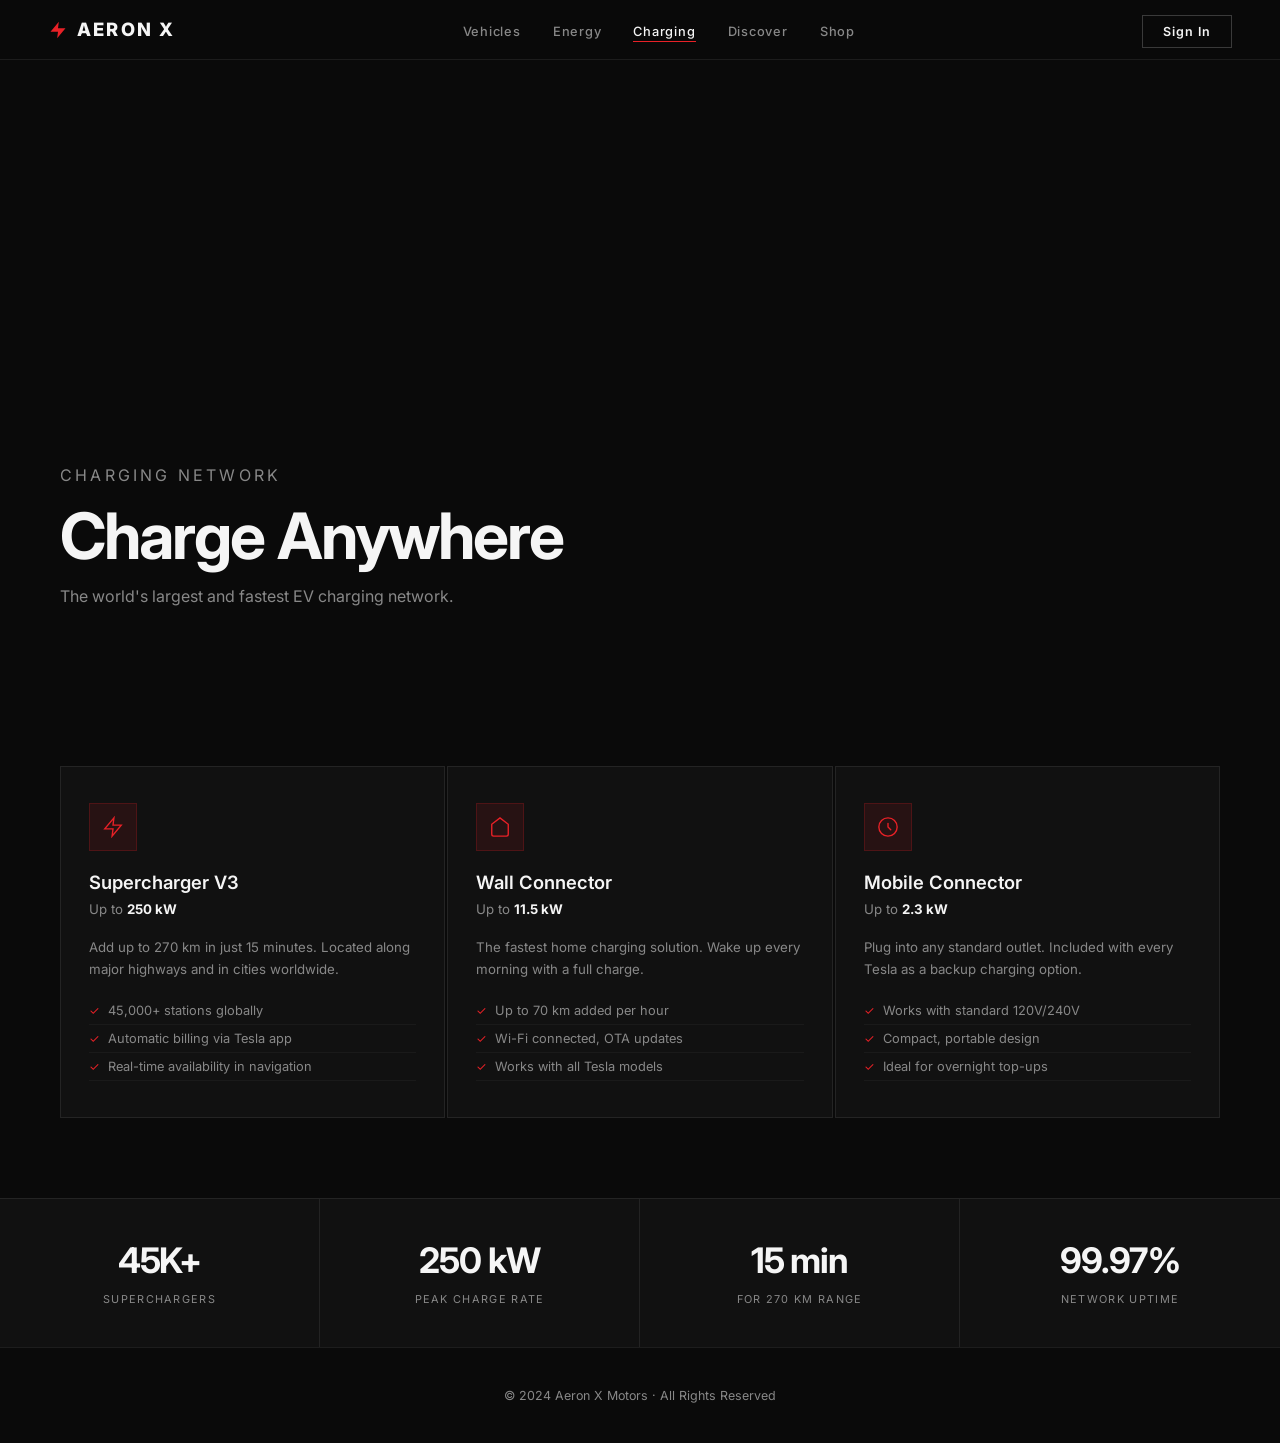
==== charging.html @ 8dbabaed "Aeron X — Electric Vehicle 3D Configurator" ====
<!DOCTYPE html>
<html lang="en">
<head>
  <meta charset="UTF-8"/>
  <meta name="viewport" content="width=device-width, initial-scale=1.0"/>
  <title>Aeron X Charging</title>
  <link href="https://fonts.googleapis.com/css2?family=Inter:wght@300;400;500;600;700&display=swap" rel="stylesheet"/>
  <link rel="stylesheet" href="main.css"/>
  <link rel="stylesheet" href="pages.css"/>
</head>
<body>
  <nav class="nav">
    <a href="index.html" class="nav-brand"><span class="brand-logo"><svg viewBox="0 0 24 24" fill="currentColor" height="20" width="20"><path d="M13 2L3 14h9l-1 8 10-12h-9l1-8z"/></svg>Aeron X</span></a>
    <ul class="nav-links">
      <li><a href="index.html">Vehicles</a></li>
      <li><a href="energy.html">Energy</a></li>
      <li><a href="charging.html" class="active">Charging</a></li>
      <li><a href="discover.html">Discover</a></li>
      <li><a href="shop.html">Shop</a></li>
    </ul>
    <div class="nav-actions"><a href="signin.html" class="nav-btn">Sign In</a></div>
  </nav>

  <section class="page-hero" style="background-image:url('https://images.unsplash.com/photo-1593941707882-a5bba14938c7?w=1800&q=85')">
    <div class="page-hero-overlay"></div>
    <div class="page-hero-content">
      <p class="page-eyebrow">Charging Network</p>
      <h1>Charge Anywhere</h1>
      <p>The world's largest and fastest EV charging network.</p>
    </div>
  </section>

  <section class="page-section">
    <div class="charging-types">
      <div class="charge-card">
        <div class="charge-icon">
          <svg viewBox="0 0 24 24" fill="none" stroke="currentColor" stroke-width="1.5" stroke-linecap="round"><path d="M13 2L3 14h9l-1 8 10-12h-9l1-8z"/></svg>
        </div>
        <h3>Supercharger V3</h3>
        <p class="charge-speed">Up to <strong>250 kW</strong></p>
        <p>Add up to 270 km in just 15 minutes. Located along major highways and in cities worldwide.</p>
        <ul class="charge-list">
          <li>45,000+ stations globally</li>
          <li>Automatic billing via Tesla app</li>
          <li>Real-time availability in navigation</li>
        </ul>
      </div>
      <div class="charge-card">
        <div class="charge-icon">
          <svg viewBox="0 0 24 24" fill="none" stroke="currentColor" stroke-width="1.5" stroke-linecap="round"><path d="M3 9l9-7 9 7v11a2 2 0 0 1-2 2H5a2 2 0 0 1-2-2z"/></svg>
        </div>
        <h3>Wall Connector</h3>
        <p class="charge-speed">Up to <strong>11.5 kW</strong></p>
        <p>The fastest home charging solution. Wake up every morning with a full charge.</p>
        <ul class="charge-list">
          <li>Up to 70 km added per hour</li>
          <li>Wi-Fi connected, OTA updates</li>
          <li>Works with all Tesla models</li>
        </ul>
      </div>
      <div class="charge-card">
        <div class="charge-icon">
          <svg viewBox="0 0 24 24" fill="none" stroke="currentColor" stroke-width="1.5" stroke-linecap="round"><circle cx="12" cy="12" r="10"/><path d="M12 8v4l3 3"/></svg>
        </div>
        <h3>Mobile Connector</h3>
        <p class="charge-speed">Up to <strong>2.3 kW</strong></p>
        <p>Plug into any standard outlet. Included with every Tesla as a backup charging option.</p>
        <ul class="charge-list">
          <li>Works with standard 120V/240V</li>
          <li>Compact, portable design</li>
          <li>Ideal for overnight top-ups</li>
        </ul>
      </div>
    </div>
  </section>

  <section class="page-stats">
    <div class="stat-item"><span class="stat-val">45K+</span><span class="stat-key">Superchargers</span></div>
    <div class="stat-item"><span class="stat-val">250 kW</span><span class="stat-key">Peak Charge Rate</span></div>
    <div class="stat-item"><span class="stat-val">15 min</span><span class="stat-key">For 270 km Range</span></div>
    <div class="stat-item"><span class="stat-val">99.97%</span><span class="stat-key">Network Uptime</span></div>
  </section>

  <footer class="footer"><p>© 2024 Aeron X Motors · All Rights Reserved</p></footer>
</body>
</html>
---- main.css ----
*, *::before, *::after { box-sizing: border-box; margin: 0; padding: 0; }

:root {
  --bg:      #0a0a0a;
  --bg2:     #111;
  --bg3:     #1a1a1a;
  --text:    #f5f5f5;
  --muted:   #888;
  --border:  rgba(255,255,255,0.08);
  --accent:  #e82127;   /* Tesla red */
  --accent2: #3e9bff;   /* electric blue highlight */
  --radius:  4px;
}

html { scroll-behavior: smooth; }
body { font-family: 'Inter', sans-serif; background: var(--bg); color: var(--text); overflow-x: hidden; }

/* ── NAV ── */
.nav {
  position: fixed; top: 0; width: 100%; z-index: 100;
  display: flex; align-items: center; justify-content: space-between;
  padding: 0 48px; height: 60px;
  background: rgba(10,10,10,0.88); backdrop-filter: blur(20px);
  border-bottom: 1px solid var(--border);
}
.nav-brand { color: var(--text); text-decoration: none; display: flex; align-items: center; }
.brand-logo {
  display: flex; align-items: center; gap: 9px;
  font-size: 1.15rem; font-weight: 800; letter-spacing: .12em;
  text-transform: uppercase; color: var(--text); line-height: 1;
}
.brand-logo svg { color: var(--accent); flex-shrink: 0; }
.nav-links { list-style: none; display: flex; gap: 32px; }
.nav-links a {
  color: var(--muted); text-decoration: none; font-size: .8rem;
  font-weight: 500; letter-spacing: .06em; transition: color .2s;
  position: relative; padding-bottom: 3px;
}
.nav-links a::after {
  content: ''; position: absolute; bottom: 0; left: 0;
  width: 0; height: 1px; background: var(--accent); transition: width .25s;
}
.nav-links a:hover { color: var(--text); }
.nav-links a:hover::after, .nav-links a.active::after { width: 100%; }
.nav-links a.active { color: var(--text); }
.nav-btn {
  color: var(--text); text-decoration: none; font-size: .78rem;
  font-weight: 600; padding: 8px 20px; border: 1px solid rgba(255,255,255,0.2);
  letter-spacing: .08em; transition: all .2s;
}
.nav-btn:hover { border-color: var(--text); background: rgba(255,255,255,0.05); }

/* ── HERO ── */
.hero { position: relative; height: 100vh; display: flex; align-items: flex-end; justify-content: center; padding-bottom: 80px; overflow: hidden; }
.hero-bg { position: absolute; inset: 0; }
.hero-bg img { width: 100%; height: 100%; object-fit: cover; }
.hero-overlay { position: absolute; inset: 0; background: linear-gradient(to top, rgba(10,10,10,0.9) 0%, rgba(10,10,10,0.2) 60%, transparent 100%); }
.hero-content { position: relative; text-align: center; }
.hero-content h1 { font-size: clamp(2.8rem, 6vw, 5rem); font-weight: 700; letter-spacing: -.03em; margin-bottom: 12px; }
.hero-content p { color: var(--muted); font-size: 1.1rem; margin-bottom: 32px; }
.btn-primary {
  display: inline-block; padding: 14px 40px; background: var(--text); color: #000;
  text-decoration: none; font-size: .85rem; font-weight: 600; letter-spacing: .06em;
  transition: background .2s, transform .2s;
}
.btn-primary:hover { background: #ddd; transform: translateY(-2px); }

/* ── VEHICLES SECTION ── */
.vehicles-section { padding: 90px 48px; }
.section-title {
  font-size: 2rem; font-weight: 700; margin-bottom: 12px; letter-spacing: -.02em;
}
.section-title::after {
  content: ''; display: block; width: 44px; height: 2px;
  background: var(--accent); margin-top: 12px; margin-bottom: 44px;
}
.vehicles-grid { display: grid; grid-template-columns: repeat(auto-fill, minmax(320px, 1fr)); gap: 2px; }

/* Vehicle card */
.vehicle-card {
  position: relative; overflow: hidden; background: var(--bg2);
  border: 1px solid var(--border); cursor: pointer;
  transition: border-color .3s;
}
.vehicle-card:hover { border-color: rgba(255,255,255,0.2); }
/* Single card image */
.vehicle-card img { width: 100%; aspect-ratio: 16/9; object-fit: cover; display: block; transition: transform .5s; }
.vehicle-card:hover img { transform: scale(1.04); }
.card-body { padding: 20px 24px 24px; }
.card-badge { font-size: .65rem; letter-spacing: .15em; text-transform: uppercase; color: var(--accent); margin-bottom: 8px; }
.card-name { font-size: 1.4rem; font-weight: 600; letter-spacing: -.02em; margin-bottom: 6px; }
.card-sub { font-size: .82rem; color: var(--muted); margin-bottom: 8px; }
.card-desc { font-size: .78rem; color: var(--muted); line-height: 1.6; margin-bottom: 14px; }
.card-price { font-size: .85rem; font-weight: 600; color: var(--text); margin-bottom: 14px; }
.card-specs { display: flex; gap: 16px; margin-bottom: 14px; flex-wrap: wrap; }
.card-spec { display: flex; flex-direction: column; }
.card-spec-val { font-size: 1.1rem; font-weight: 600; }
.card-spec-key { font-size: .68rem; color: var(--muted); letter-spacing: .08em; text-transform: uppercase; margin-top: 2px; }
.card-actions { display: flex; gap: 10px; }
.btn-view3d {
  flex: 1; padding: 11px 0; background: var(--text); color: #000; border: none;
  font-size: .8rem; font-weight: 600; letter-spacing: .06em; cursor: pointer;
  transition: background .2s; text-align: center; text-decoration: none; display: block;
}
.btn-view3d:hover { background: #ddd; }
.btn-learn {
  padding: 11px 20px; background: transparent; color: var(--text);
  border: 1px solid var(--border); font-size: .8rem; font-weight: 500;
  cursor: pointer; transition: border-color .2s; text-decoration: none; display: block;
}
.btn-learn:hover { border-color: rgba(255,255,255,0.3); }

/* ── FOOTER ── */
.footer { padding: 40px; border-top: 1px solid var(--border); text-align: center; color: var(--muted); font-size: .78rem; }

/* ══════════════════════════════════════════════════════════
   VIEWER PAGE
══════════════════════════════════════════════════════════ */
.viewer-page { overflow: hidden; height: 100vh; display: flex; flex-direction: column; }

.viewer-header {
  display: flex; align-items: center; gap: 16px;
  padding: 0 24px; height: 52px; flex-shrink: 0;
  background: rgba(10,10,10,0.95); border-bottom: 1px solid var(--border);
  z-index: 50;
}
.back-btn { color: var(--muted); display: flex; align-items: center; transition: color .2s; }
.back-btn:hover { color: var(--text); }
.back-btn svg { width: 20px; height: 20px; }
.viewer-brand { color: var(--text); display: flex; align-items: center; }
.viewer-model-name { font-size: .85rem; font-weight: 500; color: var(--muted); margin-left: 4px; }
.fullscreen-btn { margin-left: auto; background: none; border: none; color: var(--muted); cursor: pointer; display: flex; align-items: center; padding: 6px; transition: color .2s; }
.fullscreen-btn:hover { color: var(--text); }
.fullscreen-btn svg { width: 18px; height: 18px; }

/* Split layout */
.viewer-layout { display: flex; flex: 1; overflow: hidden; }

/* Canvas side */
.canvas-side {
  flex: 1; position: relative; background: #050505;
  background: radial-gradient(ellipse at 50% 60%, #0d1a2e 0%, #050505 70%);
}
#c3d { width: 100%; height: 100%; display: block; cursor: grab; outline: none; }
#c3d:active { cursor: grabbing; }

/* Loader */
.loader {
  position: absolute; inset: 0; display: flex; flex-direction: column;
  align-items: center; justify-content: center; gap: 16px;
  background: #050505; z-index: 10; transition: opacity .5s;
}
.loader.hidden { opacity: 0; pointer-events: none; }
.loader-ring {
  width: 44px; height: 44px; border-radius: 50%;
  border: 2px solid var(--border); border-top-color: var(--text);
  animation: spin .8s linear infinite;
}
@keyframes spin { to { transform: rotate(360deg); } }
.loader p { font-size: .82rem; color: var(--muted); letter-spacing: .08em; }

/* Camera presets */
.camera-presets {
  position: absolute; bottom: 24px; left: 50%; transform: translateX(-50%);
  display: flex; gap: 6px;
  background: rgba(10,10,10,0.8); backdrop-filter: blur(12px);
  border: 1px solid var(--border); padding: 6px;
}
.preset-btn {
  display: flex; flex-direction: column; align-items: center; gap: 4px;
  padding: 8px 14px; background: none; border: none; color: var(--muted);
  cursor: pointer; font-size: .62rem; letter-spacing: .08em; text-transform: uppercase;
  font-family: 'Inter', sans-serif; transition: color .2s, background .2s;
}
.preset-btn svg { width: 16px; height: 16px; }
.preset-btn:hover, .preset-btn.active { color: var(--text); background: rgba(255,255,255,0.06); }
.preset-btn.active { color: var(--text); }

.canvas-hint {
  position: absolute; bottom: 24px; right: 20px;
  font-size: .62rem; color: rgba(255,255,255,0.25); letter-spacing: .05em;
}

/* Info panel */
.info-panel {
  width: 380px; flex-shrink: 0;
  background: var(--bg); border-left: 1px solid var(--border);
  overflow: hidden; display: flex; flex-direction: column;
}
.panel-scroll { flex: 1; overflow-y: auto; padding: 32px 28px 40px; }
.panel-scroll::-webkit-scrollbar { width: 4px; }
.panel-scroll::-webkit-scrollbar-track { background: transparent; }
.panel-scroll::-webkit-scrollbar-thumb { background: var(--border); border-radius: 2px; }

.panel-eyebrow { font-size: .68rem; letter-spacing: .18em; text-transform: uppercase; color: var(--accent); margin-bottom: 8px; }
.panel-title { font-size: 2.4rem; font-weight: 700; letter-spacing: -.03em; line-height: 1; margin-bottom: 8px; }
.panel-tagline { font-size: .88rem; color: var(--muted); margin-bottom: 6px; line-height: 1.6; }
.panel-price { font-size: .82rem; font-weight: 600; color: var(--accent); margin-bottom: 22px; letter-spacing: .04em; }

/* Specs row */
.specs-row { display: grid; grid-template-columns: 1fr 1fr; gap: 1px; margin-bottom: 28px; background: var(--border); }
.spec-item { background: var(--bg); padding: 16px 14px; }
.spec-val { display: block; font-size: 1.5rem; font-weight: 700; letter-spacing: -.02em; line-height: 1; }
.spec-val small { font-size: .75rem; font-weight: 400; color: var(--muted); margin-left: 2px; }
.spec-key { display: block; font-size: .65rem; color: var(--muted); letter-spacing: .1em; text-transform: uppercase; margin-top: 4px; }

/* Config section */
.config-section { margin-bottom: 28px; }
.config-title { font-size: .72rem; letter-spacing: .14em; text-transform: uppercase; color: var(--muted); margin-bottom: 14px; font-weight: 500; }
.color-grid { display: flex; gap: 10px; margin-bottom: 10px; }
.color-swatch {
  width: 30px; height: 30px; border-radius: 50%; border: 2px solid transparent;
  cursor: pointer; transition: transform .2s, border-color .2s, box-shadow .2s;
}
.color-swatch:hover { transform: scale(1.15); }
.color-swatch.active { border-color: var(--text); box-shadow: 0 0 0 3px rgba(255,255,255,0.15); }
.color-name { font-size: .78rem; color: var(--text); font-weight: 500; }

/* Features accordion */
.features-list { margin-bottom: 32px; border-top: 1px solid var(--border); }
.feat-group { border-bottom: 1px solid var(--border); }
.feat-group[open] .chevron { transform: rotate(180deg); }
.feat-summary {
  display: flex; align-items: center; gap: 10px;
  padding: 14px 0; cursor: pointer; list-style: none;
  font-size: .85rem; font-weight: 500; user-select: none;
}
.feat-summary::-webkit-details-marker { display: none; }
.feat-summary svg:first-child { width: 16px; height: 16px; color: var(--muted); flex-shrink: 0; }
.chevron { width: 16px; height: 16px; margin-left: auto; color: var(--muted); transition: transform .25s; flex-shrink: 0; }
.feat-items { list-style: none; padding: 0 0 16px 26px; }
.feat-items li { font-size: .82rem; color: var(--muted); padding: 5px 0; border-bottom: 1px solid rgba(255,255,255,0.04); line-height: 1.5; }
.feat-items li:last-child { border-bottom: none; }
.feat-items li::before { content: '—'; margin-right: 8px; color: var(--accent); font-size: .7rem; }

/* Order button */
.order-btn {
  display: block; width: 100%; padding: 14px; text-align: center;
  background: var(--text); color: #000; text-decoration: none;
  font-size: .82rem; font-weight: 600; letter-spacing: .08em;
  transition: background .2s;
}
.order-btn:hover { background: #ddd; }

/* Camera transition */
.canvas-side.transitioning #c3d { opacity: 0.5; transition: opacity .25s; }
.canvas-side #c3d { transition: opacity .25s; }

/* Auto-rotate indicator */
.autorotate-badge {
  position: absolute; top: 16px; left: 50%; transform: translateX(-50%);
  display: flex; align-items: center; gap: 6px;
  padding: 5px 14px; background: rgba(10,10,10,0.75); backdrop-filter: blur(8px);
  border: 1px solid var(--border); font-size: .62rem; color: var(--muted);
  letter-spacing: .1em; text-transform: uppercase; pointer-events: none;
  opacity: 0; transition: opacity .4s; white-space: nowrap;
}
.autorotate-badge.visible { opacity: 1; }
.autorotate-badge svg { width: 11px; height: 11px; animation: spin 2s linear infinite; }

/* Part highlight buttons */
.part-btns { display: grid; grid-template-columns: 1fr 1fr; gap: 6px; }
.part-btn {
  display: flex; align-items: center; gap: 7px;
  padding: 9px 12px; background: var(--bg3); border: 1px solid var(--border);
  color: var(--muted); font-size: .75rem; font-family: 'Inter', sans-serif;
  cursor: pointer; transition: all .2s; letter-spacing: .04em;
}
.part-btn svg { width: 14px; height: 14px; flex-shrink: 0; }
.part-btn:hover { color: var(--text); border-color: rgba(255,255,255,0.2); background: rgba(255,255,255,0.04); }
.part-btn.active { border-color: var(--accent2); color: var(--accent2); background: rgba(62,155,255,0.08); }

/* View context panel */
.view-context {
  margin-bottom: 20px; padding: 14px 16px;
  background: var(--bg3); border: 1px solid var(--border);
  border-left: 2px solid var(--accent2);
  font-size: .8rem; color: var(--muted); line-height: 1.6;
  transition: all .3s;
}
.view-context:empty { display: none; }
.view-context strong { color: var(--text); display: block; margin-bottom: 4px; font-size: .82rem; }

/* ── RESPONSIVE ── */
@media (max-width: 900px) {
  .nav-links { display: none; }
  .nav { padding: 0 20px; }
  .vehicles-section { padding: 60px 20px; }
  .viewer-layout { flex-direction: column; }
  .info-panel { width: 100%; height: 45vh; border-left: none; border-top: 1px solid var(--border); }
  .canvas-side { height: 55vh; }
  .camera-presets { bottom: 12px; }
  .canvas-hint { display: none; }
}
---- pages.css ----
/* ── Shared nav active state ── */
.nav-links a.active { color: var(--text); }

/* ── Scroll reveal ── */
.reveal {
  opacity: 0; transform: translateY(28px);
  transition: opacity .65s ease, transform .65s ease;
}
.reveal.visible { opacity: 1; transform: translateY(0); }

/* ── Page Hero ── */
.page-hero {
  position: relative; height: 70vh; min-height: 480px;
  display: flex; align-items: flex-end; padding-bottom: 80px;
  background-size: cover; background-position: center;
  margin-top: 56px;
}
.page-hero-overlay { position: absolute; inset: 0; background: linear-gradient(to top, rgba(10,10,10,.92) 0%, rgba(10,10,10,.3) 60%, transparent 100%); }
.page-hero-content { position: relative; padding: 0 60px; }
.page-eyebrow { font-size: .7rem; letter-spacing: .2em; text-transform: uppercase; color: var(--accent); margin-bottom: 12px; }
.page-hero-content h1 { font-size: clamp(2.4rem, 5vw, 4.5rem); font-weight: 700; letter-spacing: -.03em; margin-bottom: 12px; }
.page-hero-content p { color: var(--muted); font-size: 1rem; max-width: 520px; }

/* ── Page Section ── */
.page-section { padding: 80px 60px; }
.page-section-title { font-size: 1.6rem; font-weight: 600; letter-spacing: -.02em; margin-bottom: 40px; }

/* ── Page Grid (cards) ── */
.page-grid { display: grid; grid-template-columns: repeat(auto-fill, minmax(280px, 1fr)); gap: 2px; }
.page-card { background: var(--bg2); border: 1px solid var(--border); overflow: hidden; transition: border-color .3s; }
.page-card:hover { border-color: rgba(255,255,255,0.18); }
.page-card img { width: 100%; aspect-ratio: 16/9; object-fit: cover; display: block; transition: transform .5s; }
.page-card:hover img { transform: scale(1.04); }
.page-card-body { padding: 20px 22px 24px; }
.page-badge { font-size: .62rem; letter-spacing: .15em; text-transform: uppercase; color: var(--accent); display: block; margin-bottom: 8px; }
.page-card-body h3 { font-size: 1.15rem; font-weight: 600; margin-bottom: 8px; letter-spacing: -.01em; }
.page-card-body p { font-size: .83rem; color: var(--muted); line-height: 1.65; margin-bottom: 16px; }
.page-link { font-size: .8rem; color: var(--text); text-decoration: none; font-weight: 500; transition: opacity .2s; }
.page-link:hover { opacity: .7; }

/* ── Stats bar ── */
.page-stats { display: grid; grid-template-columns: repeat(4, 1fr); background: var(--bg2); border-top: 1px solid var(--border); }
.stat-item { padding: 40px 24px; text-align: center; border-right: 1px solid var(--border); }
.stat-item:last-child { border-right: none; }
.stat-val { display: block; font-size: 2.2rem; font-weight: 700; letter-spacing: -.03em; margin-bottom: 6px; }
.stat-key { font-size: .68rem; color: var(--muted); letter-spacing: .12em; text-transform: uppercase; }

/* ── Charging page ── */
.charging-types { display: grid; grid-template-columns: repeat(auto-fit, minmax(280px, 1fr)); gap: 2px; }
.charge-card { background: var(--bg2); border: 1px solid var(--border); padding: 36px 28px; transition: border-color .3s; }
.charge-card:hover { border-color: rgba(255,255,255,0.18); }
.charge-icon { width: 48px; height: 48px; display: flex; align-items: center; justify-content: center; background: rgba(232,33,39,0.1); border: 1px solid rgba(232,33,39,0.2); margin-bottom: 20px; }
.charge-icon svg { width: 22px; height: 22px; stroke: var(--accent); }
.charge-card h3 { font-size: 1.15rem; font-weight: 600; margin-bottom: 6px; }
.charge-speed { font-size: .85rem; color: var(--muted); margin-bottom: 14px; }
.charge-speed strong { color: var(--text); }
.charge-card > p { font-size: .83rem; color: var(--muted); line-height: 1.65; margin-bottom: 16px; }
.charge-list { list-style: none; padding: 0; }
.charge-list li { font-size: .8rem; color: var(--muted); padding: 6px 0; border-bottom: 1px solid rgba(255,255,255,0.04); }
.charge-list li::before { content: '✓'; color: var(--accent); margin-right: 8px; font-size: .75rem; }

/* ── Discover mission block ── */
.mission-block { max-width: 700px; margin: 0 auto; text-align: center; padding: 20px 0 40px; }
.mission-block p { font-size: 1.3rem; font-weight: 300; line-height: 1.7; color: var(--text); margin-bottom: 16px; font-style: italic; }
.mission-block span { font-size: .78rem; color: var(--muted); letter-spacing: .1em; text-transform: uppercase; }

/* ── Shop page ── */
.shop-header { padding: 100px 60px 40px; border-bottom: 1px solid var(--border); }
.shop-header h1 { font-size: 2.4rem; font-weight: 700; letter-spacing: -.03em; margin-bottom: 8px; }
.shop-header p { color: var(--muted); font-size: .9rem; }
.shop-filters { display: flex; gap: 8px; margin-bottom: 40px; flex-wrap: wrap; }
.filter-btn { padding: 8px 20px; background: transparent; border: 1px solid var(--border); color: var(--muted); font-size: .78rem; font-family: 'Inter', sans-serif; cursor: pointer; transition: all .2s; letter-spacing: .06em; }
.filter-btn:hover, .filter-btn.active { border-color: rgba(255,255,255,0.3); color: var(--text); background: rgba(255,255,255,0.05); }
.shop-grid { display: grid; grid-template-columns: repeat(auto-fill, minmax(240px, 1fr)); gap: 2px; }
.shop-card { background: var(--bg2); border: 1px solid var(--border); overflow: hidden; transition: border-color .3s; }
.shop-card:hover { border-color: rgba(255,255,255,0.18); }
.shop-img { overflow: hidden; aspect-ratio: 1; }
.shop-img img { width: 100%; height: 100%; object-fit: cover; transition: transform .5s; }
.shop-card:hover .shop-img img { transform: scale(1.06); }
.shop-body { padding: 16px 18px 20px; }
.shop-body h4 { font-size: .95rem; font-weight: 600; margin-bottom: 4px; }
.shop-body p { font-size: .78rem; color: var(--muted); margin-bottom: 12px; }
.shop-price { font-size: 1.1rem; font-weight: 600; margin-bottom: 12px; }
.shop-btn { width: 100%; padding: 10px; background: var(--text); color: #000; border: none; font-size: .78rem; font-weight: 600; font-family: 'Inter', sans-serif; cursor: pointer; transition: background .2s; letter-spacing: .06em; }
.shop-btn:hover { background: #ddd; }

/* ── Sign In page ── */
.signin-page { display: flex; flex-direction: column; align-items: center; justify-content: center; min-height: 100vh; padding: 40px 20px; background: var(--bg); }
.signin-logo { color: var(--text); margin-bottom: 40px; }
.signin-card { width: 100%; max-width: 380px; }
.signin-card h2 { font-size: 1.6rem; font-weight: 700; letter-spacing: -.02em; margin-bottom: 6px; }
.signin-sub { color: var(--muted); font-size: .85rem; margin-bottom: 32px; }
.signin-form { display: flex; flex-direction: column; gap: 16px; margin-bottom: 20px; }
.form-group { display: flex; flex-direction: column; gap: 6px; }
.form-group label { font-size: .72rem; letter-spacing: .1em; text-transform: uppercase; color: var(--muted); }
.form-group input { background: var(--bg2); border: 1px solid var(--border); color: var(--text); padding: 12px 14px; font-size: .9rem; font-family: 'Inter', sans-serif; outline: none; transition: border-color .2s; }
.form-group input:focus { border-color: rgba(255,255,255,0.3); }
.signin-submit { padding: 13px; background: var(--text); color: #000; border: none; font-size: .85rem; font-weight: 600; font-family: 'Inter', sans-serif; cursor: pointer; transition: background .2s; letter-spacing: .06em; }
.signin-submit:hover { background: #ddd; }
.signin-divider { display: flex; align-items: center; gap: 12px; margin: 20px 0; color: var(--muted); font-size: .75rem; }
.signin-divider::before, .signin-divider::after { content: ''; flex: 1; height: 1px; background: var(--border); }
.signin-alt { width: 100%; padding: 12px; background: transparent; border: 1px solid var(--border); color: var(--text); font-size: .82rem; font-family: 'Inter', sans-serif; cursor: pointer; display: flex; align-items: center; justify-content: center; gap: 10px; transition: border-color .2s; margin-bottom: 24px; }
.signin-alt:hover { border-color: rgba(255,255,255,0.3); }
.signin-footer { font-size: .78rem; color: var(--muted); text-align: center; margin-bottom: 8px; }
.signin-footer a { color: var(--text); text-decoration: none; }
.signin-footer a:hover { text-decoration: underline; }

/* ── Responsive ── */
@media (max-width: 768px) {
  .page-hero-content { padding: 0 24px; }
  .page-section { padding: 60px 24px; }
  .page-stats { grid-template-columns: 1fr 1fr; }
  .stat-item:nth-child(2) { border-right: none; }
  .shop-header { padding: 80px 24px 32px; }
}

/* ── Energy flow ── */
.energy-flow { display: grid; grid-template-columns: 1fr auto 1fr auto 1fr auto 1fr; align-items: center; gap: 0; margin-bottom: 20px; }
.flow-step { background: var(--bg2); border: 1px solid var(--border); padding: 28px 20px; text-align: center; transition: border-color .3s, transform .3s; }
.flow-step:hover { border-color: rgba(255,255,255,0.2); transform: translateY(-4px); }
.flow-icon { width: 44px; height: 44px; display: flex; align-items: center; justify-content: center; background: rgba(232,33,39,0.1); border: 1px solid rgba(232,33,39,0.2); margin: 0 auto 14px; }
.flow-icon svg { width: 20px; height: 20px; stroke: var(--accent); }
.flow-step h4 { font-size: .9rem; font-weight: 600; margin-bottom: 6px; }
.flow-step p { font-size: .78rem; color: var(--muted); line-height: 1.55; }
.flow-arrow { font-size: 1.4rem; color: var(--accent); padding: 0 12px; }

/* ── Energy spec row ── */
.energy-spec-row { display: flex; gap: 16px; margin-top: 12px; }
.energy-spec-row span { font-size: .75rem; color: var(--muted); }
.energy-spec-row strong { color: var(--text); }

/* ── Compatible vehicles grid ── */
.compat-grid { display: grid; grid-template-columns: repeat(4, 1fr); gap: 2px; }
.compat-card { position: relative; overflow: hidden; text-decoration: none; display: block; }
.compat-card img { width: 100%; aspect-ratio: 16/9; object-fit: cover; display: block; transition: transform .5s; }
.compat-card:hover img { transform: scale(1.06); }
.compat-card span { position: absolute; bottom: 0; left: 0; right: 0; padding: 10px 14px; background: linear-gradient(transparent, rgba(10,10,10,.85)); font-size: .82rem; font-weight: 600; color: var(--text); }

@media (max-width: 900px) {
  .energy-flow { grid-template-columns: 1fr; }
  .flow-arrow { transform: rotate(90deg); padding: 4px 0; text-align: center; }
  .compat-grid { grid-template-columns: 1fr 1fr; }
}
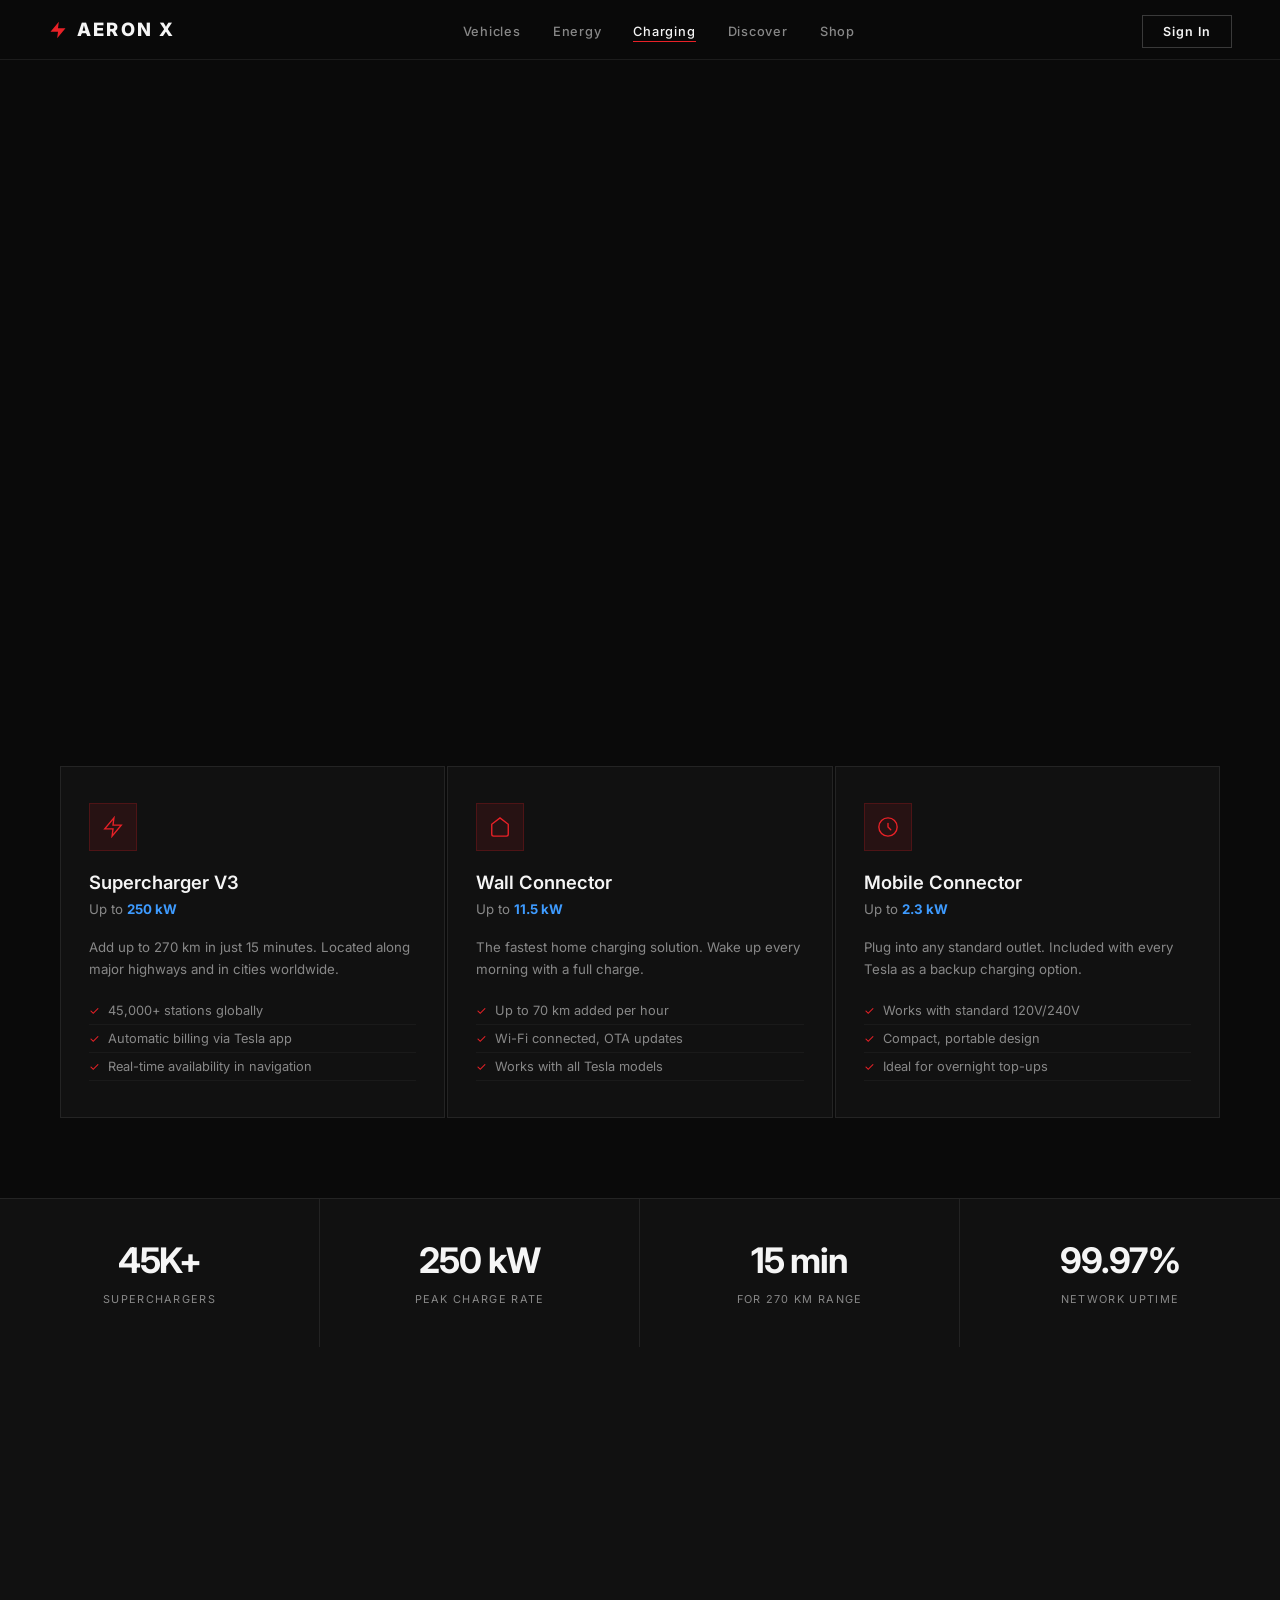
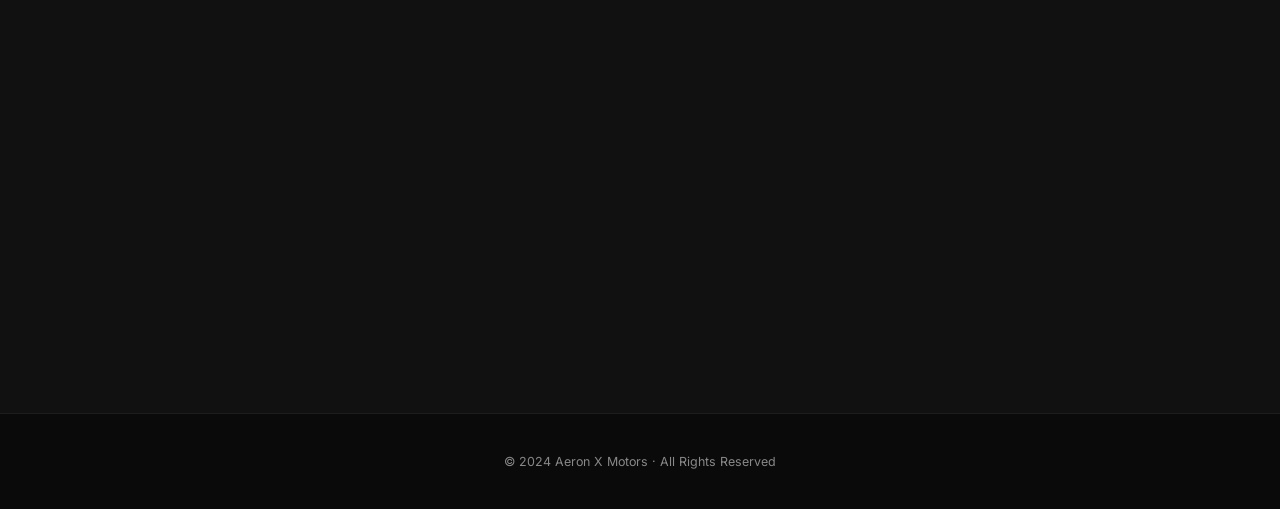
==== commit 2b4eb9a3: "feat: cinematic upgrade — doors, lights, underglow, cart, range calc" ====
--- a/charging.html
+++ b/charging.html
@@ -81,6 +81,76 @@
     <div class="stat-item"><span class="stat-val">99.97%</span><span class="stat-key">Network Uptime</span></div>
   </section>
 
+  <!-- Range Calculator -->
+  <section class="page-section" style="background:var(--bg2)">
+    <h2 class="page-section-title reveal">Range Calculator</h2>
+    <div style="max-width:600px;margin:0 auto" class="reveal">
+      <div style="margin-bottom:28px">
+        <label style="font-size:.72rem;letter-spacing:.14em;text-transform:uppercase;color:#888;display:block;margin-bottom:12px">Select Vehicle</label>
+        <div style="display:flex;gap:8px;flex-wrap:wrap" id="rangeCarBtns">
+          <button class="range-car-btn active" data-range="533" data-name="Model Y"    style="padding:8px 16px;background:rgba(255,255,255,.06);border:1px solid rgba(255,255,255,.15);color:#fff;font-size:.78rem;font-family:'Inter',sans-serif;cursor:pointer;transition:all .2s">Model Y</button>
+          <button class="range-car-btn" data-range="602" data-name="Model 3"   style="padding:8px 16px;background:transparent;border:1px solid rgba(255,255,255,.08);color:#888;font-size:.78rem;font-family:'Inter',sans-serif;cursor:pointer;transition:all .2s">Model 3</button>
+          <button class="range-car-btn" data-range="637" data-name="Model S"   style="padding:8px 16px;background:transparent;border:1px solid rgba(255,255,255,.08);color:#888;font-size:.78rem;font-family:'Inter',sans-serif;cursor:pointer;transition:all .2s">Model S</button>
+          <button class="range-car-btn" data-range="547" data-name="Model X"   style="padding:8px 16px;background:transparent;border:1px solid rgba(255,255,255,.08);color:#888;font-size:.78rem;font-family:'Inter',sans-serif;cursor:pointer;transition:all .2s">Model X</button>
+          <button class="range-car-btn" data-range="1000" data-name="Roadster" style="padding:8px 16px;background:transparent;border:1px solid rgba(255,255,255,.08);color:#888;font-size:.78rem;font-family:'Inter',sans-serif;cursor:pointer;transition:all .2s">Roadster</button>
+        </div>
+      </div>
+
+      <div style="margin-bottom:28px">
+        <label style="font-size:.72rem;letter-spacing:.14em;text-transform:uppercase;color:#888;display:flex;justify-content:space-between;margin-bottom:12px">
+          <span>Battery Level</span><span id="battLabel" style="color:#fff">100%</span>
+        </label>
+        <input type="range" id="battSlider" min="10" max="100" value="100" style="width:100%;accent-color:#e82127;cursor:pointer"/>
+      </div>
+
+      <div style="margin-bottom:28px">
+        <label style="font-size:.72rem;letter-spacing:.14em;text-transform:uppercase;color:#888;display:flex;justify-content:space-between;margin-bottom:12px">
+          <span>Speed</span><span id="speedLabel" style="color:#fff">100 km/h</span>
+        </label>
+        <input type="range" id="speedSlider" min="60" max="200" value="100" style="width:100%;accent-color:#3e9bff;cursor:pointer"/>
+      </div>
+
+      <!-- Result display -->
+      <div style="background:var(--bg3);border:1px solid rgba(255,255,255,.08);padding:28px;text-align:center;border-left:2px solid #e82127">
+        <div style="font-size:.68rem;letter-spacing:.2em;text-transform:uppercase;color:#888;margin-bottom:8px">Estimated Range</div>
+        <div id="rangeResult" style="font-size:3.5rem;font-weight:700;letter-spacing:-.04em;line-height:1;transition:all .3s">533 <span style="font-size:1.2rem;font-weight:400;color:#888">km</span></div>
+        <div id="rangeBar" style="height:4px;background:rgba(255,255,255,.06);margin-top:20px;border-radius:2px;overflow:hidden">
+          <div id="rangeBarFill" style="height:100%;background:linear-gradient(90deg,#e82127,#3e9bff);width:100%;transition:width .5s cubic-bezier(.16,1,.3,1)"></div>
+        </div>
+        <div id="rangeNote" style="font-size:.72rem;color:#555;margin-top:10px">Based on ideal conditions</div>
+      </div>
+    </div>
+  </section>
+
+  <script>
+    let baseRange = 533, maxRange = 533;
+    function calcRange() {
+      const batt  = parseInt(document.getElementById('battSlider').value);
+      const speed = parseInt(document.getElementById('speedSlider').value);
+      // Speed efficiency: optimal ~90km/h, degrades at higher speeds
+      const speedFactor = Math.max(0.4, 1 - Math.pow((speed - 90) / 200, 2) * 0.6);
+      const result = Math.round(baseRange * (batt / 100) * speedFactor);
+      document.getElementById('battLabel').textContent  = batt + '%';
+      document.getElementById('speedLabel').textContent = speed + ' km/h';
+      document.getElementById('rangeResult').innerHTML  = result + ' <span style="font-size:1.2rem;font-weight:400;color:#888">km</span>';
+      document.getElementById('rangeBarFill').style.width = (result / maxRange * 100) + '%';
+      const note = speed > 140 ? 'High speed reduces range significantly' : speed < 80 ? 'Low speed maximises efficiency' : 'Based on ideal conditions';
+      document.getElementById('rangeNote').textContent = note;
+    }
+    document.getElementById('battSlider').addEventListener('input', calcRange);
+    document.getElementById('speedSlider').addEventListener('input', calcRange);
+    document.querySelectorAll('.range-car-btn').forEach(btn => {
+      btn.addEventListener('click', () => {
+        document.querySelectorAll('.range-car-btn').forEach(b => {
+          b.style.background = 'transparent'; b.style.borderColor = 'rgba(255,255,255,.08)'; b.style.color = '#888'; b.classList.remove('active');
+        });
+        btn.style.background = 'rgba(255,255,255,.06)'; btn.style.borderColor = 'rgba(255,255,255,.15)'; btn.style.color = '#fff'; btn.classList.add('active');
+        baseRange = maxRange = parseInt(btn.dataset.range);
+        calcRange();
+      });
+    });
+  </script>
+
   <footer class="footer"><p>© 2024 Aeron X Motors · All Rights Reserved</p></footer>
 </body>
 </html>
--- a/pages.css
+++ b/pages.css
@@ -141,3 +141,92 @@
   .flow-arrow { transform: rotate(90deg); padding: 4px 0; text-align: center; }
   .compat-grid { grid-template-columns: 1fr 1fr; }
 }
+
+/* ═══════════════════════════════════════════════════════════
+   CINEMATIC MICRO-INTERACTIONS — pages polish
+   ═══════════════════════════════════════════════════════════ */
+
+/* ── Filter buttons ── */
+.filter-btn {
+  transition: all .3s cubic-bezier(.16,1,.3,1) !important;
+  position: relative; overflow: hidden;
+}
+.filter-btn.active {
+  background: rgba(232,33,39,.1) !important;
+  border-color: rgba(232,33,39,.4) !important;
+  color: var(--text) !important;
+  box-shadow: 0 0 16px rgba(232,33,39,.15);
+}
+
+/* ── Shop card image zoom ── */
+.shop-img { overflow: hidden; }
+.shop-card:hover .shop-img img { transform: scale(1.08) !important; }
+
+/* ── Charge card icon glow on hover ── */
+.charge-card:hover .charge-icon {
+  background: rgba(232,33,39,.18) !important;
+  box-shadow: 0 0 20px rgba(232,33,39,.2);
+  transition: all .3s ease;
+}
+
+/* ── Energy flow step hover ── */
+.flow-step {
+  transition: border-color .3s, transform .4s cubic-bezier(.16,1,.3,1), box-shadow .4s !important;
+}
+.flow-step:hover {
+  box-shadow: 0 12px 40px rgba(0,0,0,.5), 0 0 0 1px rgba(255,255,255,.08) !important;
+}
+
+/* ── Compat card overlay ── */
+.compat-card::after {
+  content: 'Configure →';
+  position: absolute; inset: 0;
+  display: flex; align-items: center; justify-content: center;
+  background: rgba(0,0,0,.5); color: #fff;
+  font-size: .78rem; font-weight: 600; letter-spacing: .12em;
+  text-transform: uppercase; opacity: 0;
+  transition: opacity .3s ease;
+}
+.compat-card:hover::after { opacity: 1; }
+
+/* ── Page hero content stagger ── */
+.page-hero-content .page-eyebrow,
+.page-hero-content h1,
+.page-hero-content p {
+  opacity: 0; transform: translateY(20px);
+  animation: heroReveal .8s ease forwards;
+}
+.page-hero-content .page-eyebrow { animation-delay: .2s; }
+.page-hero-content h1            { animation-delay: .38s; }
+.page-hero-content p             { animation-delay: .54s; }
+
+/* ── Stat items count-up shimmer ── */
+.stat-item { transition: background .3s; }
+.stat-item:hover { background: rgba(255,255,255,.02); }
+
+/* ── Sign in form focus glow ── */
+.form-group input:focus {
+  border-color: rgba(62,155,255,.5) !important;
+  box-shadow: 0 0 0 3px rgba(62,155,255,.08);
+}
+
+/* ── Page section title accent ── */
+.page-section-title {
+  position: relative; padding-bottom: 16px;
+}
+.page-section-title::after {
+  content: ''; position: absolute; bottom: 0; left: 0;
+  width: 40px; height: 2px;
+  background: linear-gradient(90deg, var(--accent), transparent);
+  box-shadow: 0 0 10px rgba(232,33,39,.4);
+}
+
+/* ── Mission block quote glow ── */
+.mission-block p {
+  text-shadow: 0 0 60px rgba(62,155,255,.08);
+}
+
+/* ── Charge speed highlight ── */
+.charge-speed strong {
+  color: var(--accent2, #3e9bff) !important;
+}
